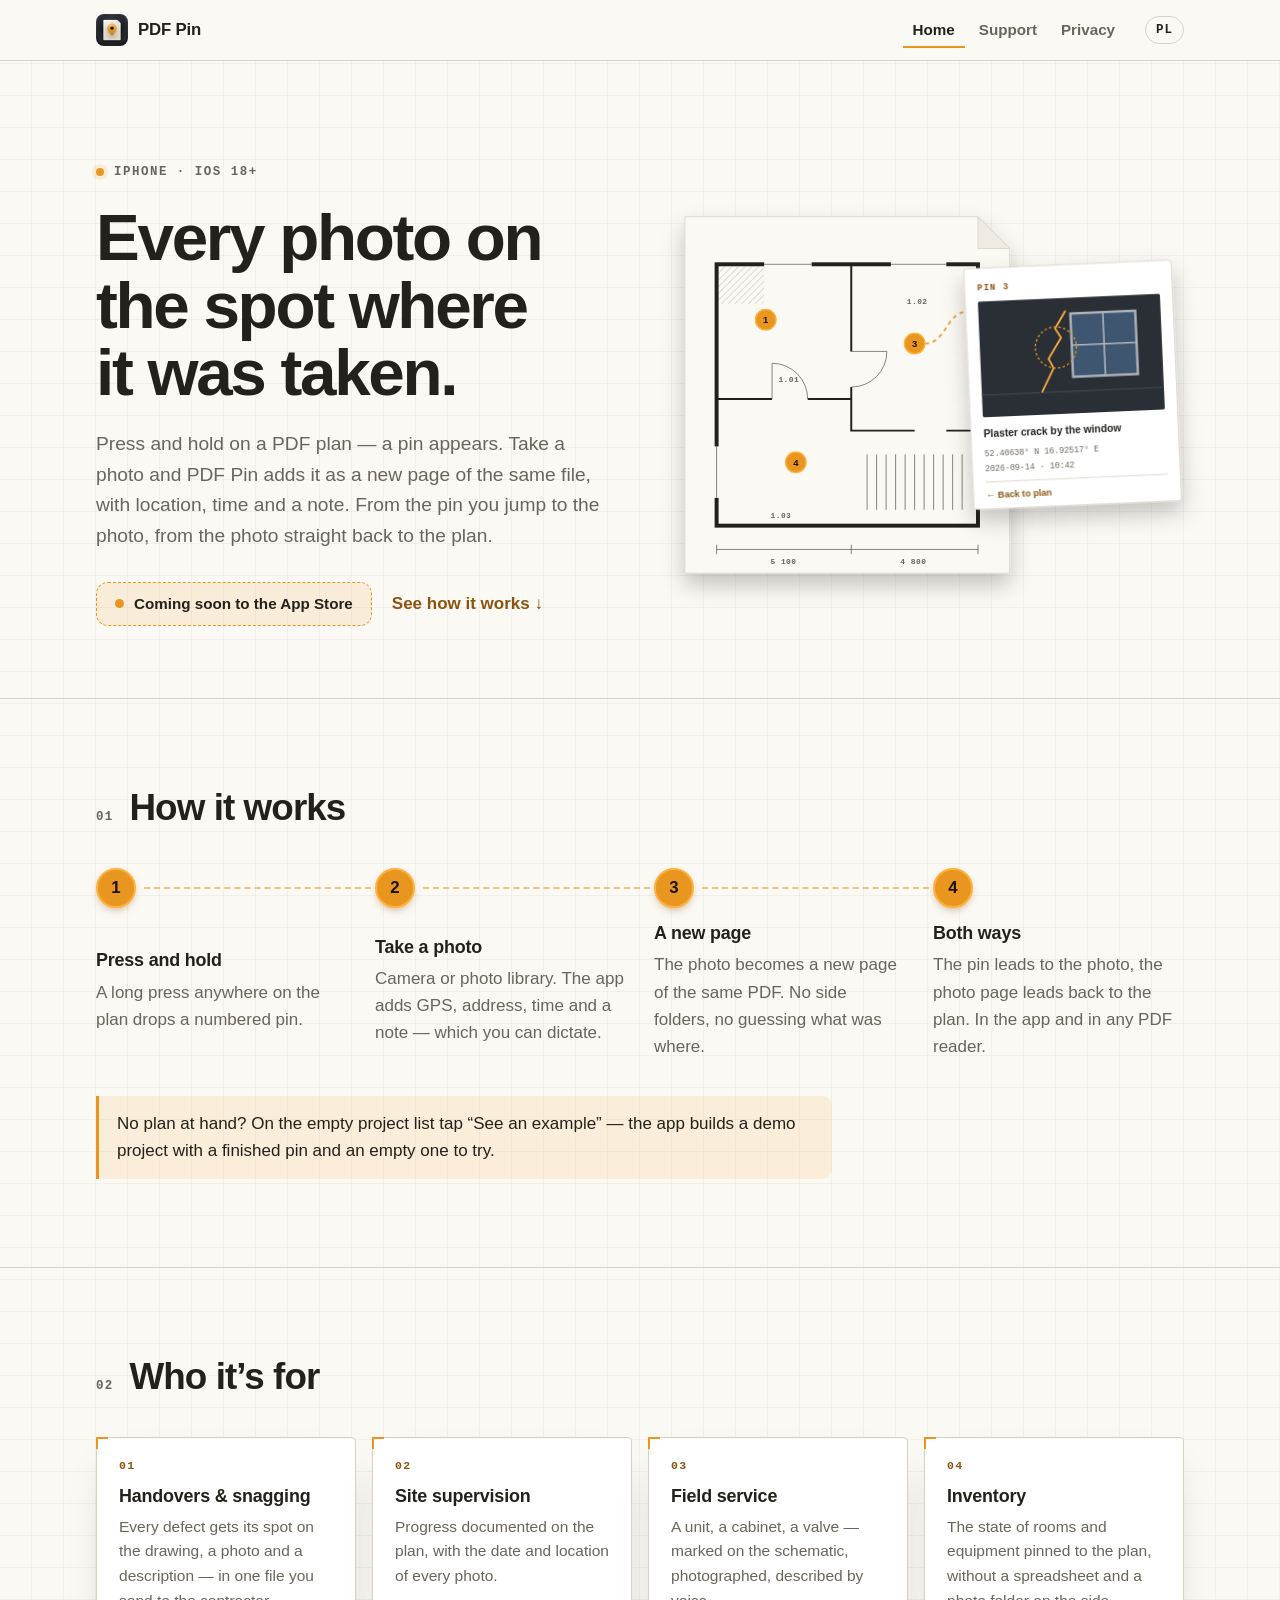
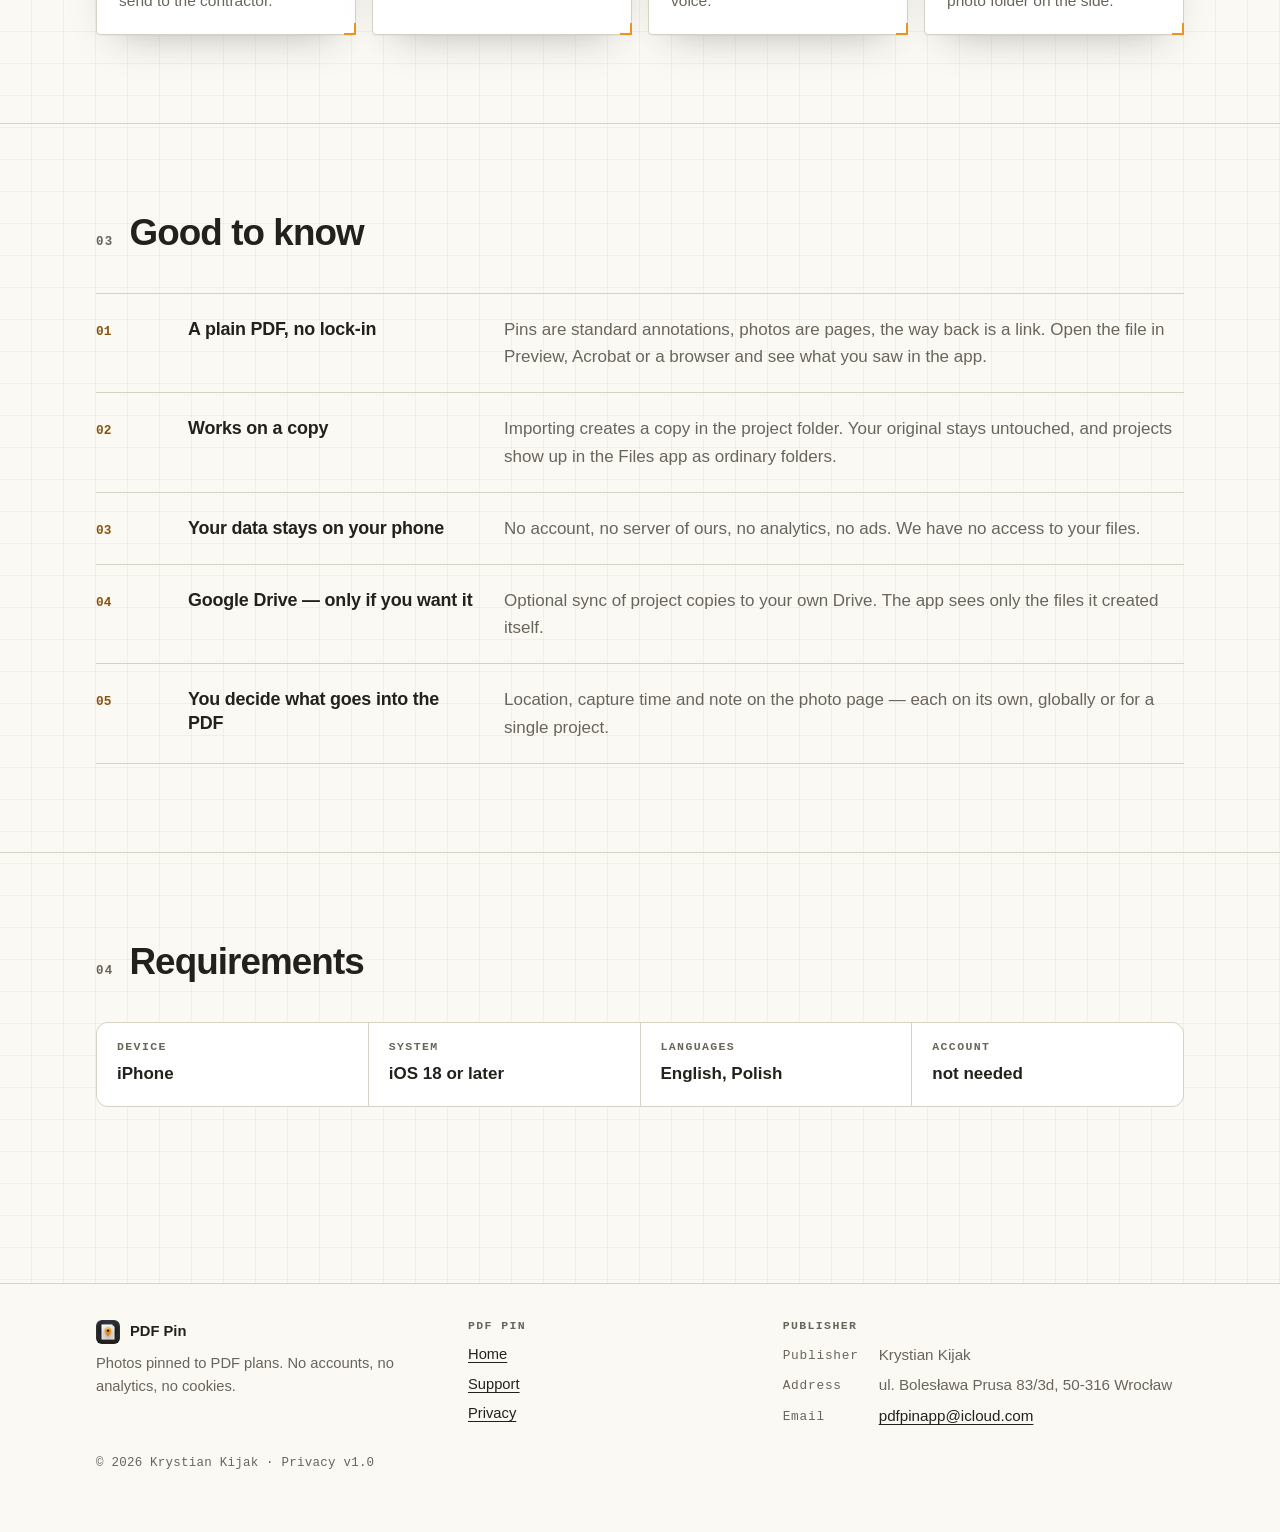
==== docs/index.html @ 6f6448d7 "Publish PDF Pin website Source: KrystianKjjk/PDF-Pin-app@07b2115 (website/)  Co-Authored-By: Claude " ====
<!DOCTYPE html>
<html lang="en">
<head>
<meta charset="utf-8">
<meta name="viewport" content="width=device-width, initial-scale=1, viewport-fit=cover">
<title>PDF Pin — Zdjęcia przypięte do planu PDF · Photos pinned to PDF plans</title>
<meta name="description" content="An iPhone app: drop a pin on a PDF plan, take a photo with GPS, get a new page in the same file and navigate both ways.">
<meta name="color-scheme" content="light dark">
<meta name="theme-color" content="#FBF9F4" media="(prefers-color-scheme: light)">
<meta name="theme-color" content="#0D0F11" media="(prefers-color-scheme: dark)">
<meta name="referrer" content="no-referrer">

<meta property="og:type" content="website">
<meta property="og:site_name" content="PDF Pin">
<meta property="og:title" content="PDF Pin — Zdjęcia przypięte do planu PDF · Photos pinned to PDF plans">
<meta property="og:description" content="An iPhone app: drop a pin on a PDF plan, take a photo with GPS, get a new page in the same file and navigate both ways.">
<meta property="og:url" content="https://krystiankjjk.github.io/PDF-Pin/">
<meta property="og:image" content="https://krystiankjjk.github.io/PDF-Pin/assets/og-image.png">
<meta property="og:image:width" content="1200">
<meta property="og:image:height" content="630">
<meta property="og:locale" content="en_US">
<meta name="twitter:card" content="summary_large_image">
<link rel="icon" type="image/png" sizes="64x64" href="assets/icon-64.png">
<link rel="apple-touch-icon" href="assets/apple-touch-icon.png">
<link rel="stylesheet" href="assets/site.css">
<!-- GENEROWANE przez Scripts/website/build.py z site_content.py i Scripts/privacy_policy/content.py. NIE EDYTUJ RĘCZNIE. -->
<link rel="alternate" hreflang="pl" href="https://krystiankjjk.github.io/PDF-Pin/pl/">
<link rel="alternate" hreflang="en" href="https://krystiankjjk.github.io/PDF-Pin/en/">
<link rel="alternate" hreflang="x-default" href="https://krystiankjjk.github.io/PDF-Pin/">
<link rel="canonical" href="https://krystiankjjk.github.io/PDF-Pin/">
<script>
  // Przekierowanie tylko dla języków, dla których mamy treść; reszta → lista.
  (function () {
    var supported = ['pl', 'en'];
    var wanted = (navigator.languages || [navigator.language || ""]);
    for (var i = 0; i < wanted.length; i++) {
      var code = String(wanted[i]).slice(0, 2).toLowerCase();
      if (supported.indexOf(code) >= 0) { location.replace(code + "/" + location.hash); return; }
    }
  })();
</script>
</head>
<body>
<main class="splitter" id="main">
<div class="box">
<img src="assets/icon-256.png" width="96" height="96" alt="PDF Pin">
<h1>PDF Pin</h1>
<p>wybierz język · choose a language</p>
<ul class="choices"><li><a href="pl/" hreflang="pl" lang="pl"><span>Polski — Zdjęcia przypięte do planu PDF</span><span class="code">PL</span></a></li><li><a href="en/" hreflang="en" lang="en"><span>English — Photos pinned to PDF plans</span><span class="code">EN</span></a></li></ul>
</div>
</main>
</body>
</html>
---- docs/assets/site.css ----
/* PDF Pin — arkusz stylów strony WWW.
   Kolory z systemu projektowego aplikacji (PDF Pin/DesignSystem/Theme.swift,
   AppTheme.amber): jasny motyw = „papier" planu, ciemny = korpus „instrumentu
   polowego". Zero fontów zewnętrznych — SF na iPhonie/Macu to font aplikacji,
   a monospace (SF Mono) robi za odczyt przyrządu: numery, współrzędne, etykiety. */

:root {
  color-scheme: light dark;
  --bg: #FBF9F4;          /* PPColor.paper */
  --bg-2: #EFEBE2;        /* PPColor.paper2 */
  --card: #FFFFFF;
  --line: #D8D2C5;        /* PPColor.paperLine */
  --ink: #23211C;         /* PPColor.ink */
  --ink-soft: #6A655B;    /* PPColor.inkSoft */
  --grid: rgba(35, 33, 28, 0.045);
  --accent: #E8961F;      /* amber accentHex — wypełnienia, pinezki */
  --accent-bright: #FFB23E;
  --accent-ink: #8A5410;  /* akcent jako TEKST na papierze (kontrast AA) */
  --on-accent: #1A1206;
  --wash: rgba(232, 150, 31, 0.12);
  --todo: #B3261E;
  --shadow: 0 1px 0 rgba(35, 33, 28, 0.04), 0 18px 40px -22px rgba(35, 33, 28, 0.35);

  --sans: -apple-system, BlinkMacSystemFont, "SF Pro Text", "Segoe UI", "Helvetica Neue", Helvetica, sans-serif;
  --display: -apple-system, BlinkMacSystemFont, "SF Pro Display", "Segoe UI", "Helvetica Neue", Helvetica, sans-serif;
  --mono: ui-monospace, "SF Mono", SFMono-Regular, Menlo, Consolas, monospace;
  --wrap: 72rem;
  --gutter: 16px;
}

@media (prefers-color-scheme: dark) {
  :root {
    --bg: #0D0F11;        /* PPColor.bg0 */
    --bg-2: #16191D;      /* bg1 */
    --card: #1F2329;      /* bg2 */
    --line: rgba(255, 255, 255, 0.10);
    --ink: #F4F1EA;       /* textPrimary */
    --ink-soft: #AEB4BC;  /* textSecondary */
    --grid: rgba(255, 255, 255, 0.035);
    --accent-ink: #FFB23E;
    --wash: rgba(232, 150, 31, 0.14);
    --todo: #FF8A7A;
    --shadow: 0 0 0 1px rgba(255, 255, 255, 0.06), 0 24px 48px -24px rgba(0, 0, 0, 0.8);
  }
}

@media (min-width: 40rem) { :root { --gutter: 32px; } }

/* ---------------------------------------------------------------- baza */

*, *::before, *::after { box-sizing: border-box; }
html { -webkit-text-size-adjust: 100%; scroll-behavior: smooth; }
@media (prefers-reduced-motion: reduce) { html { scroll-behavior: auto; } }

body {
  margin: 0;
  background-color: var(--bg);
  background-image:
    linear-gradient(var(--grid) 1px, transparent 1px),
    linear-gradient(90deg, var(--grid) 1px, transparent 1px);
  background-size: 32px 32px;
  background-position: -1px -1px;
  color: var(--ink);
  font: 17px/1.6 var(--sans);
  text-rendering: optimizeLegibility;
  -webkit-font-smoothing: antialiased;
  overflow-x: hidden;
}

a { color: var(--accent-ink); text-underline-offset: 0.18em; text-decoration-thickness: 1px; }
a:hover { text-decoration-thickness: 2px; }
:focus-visible { outline: 2px solid var(--accent); outline-offset: 3px; border-radius: 4px; }
b, strong { font-weight: 650; }
code { font: 0.88em var(--mono); background: var(--bg-2); padding: 0.1em 0.35em; border-radius: 5px; }
img { max-width: 100%; height: auto; }

.wrap { max-width: var(--wrap); margin: 0 auto; padding: 0 var(--gutter); }
.narrow { max-width: 46rem; }

.skip {
  position: absolute; left: 8px; top: -60px; z-index: 10;
  background: var(--accent); color: var(--on-accent); padding: 8px 14px;
  border-radius: 8px; font-weight: 650; text-decoration: none;
}
.skip:focus { top: 8px; }

.mono { font-family: var(--mono); }
.eyebrow {
  font: 600 0.78rem/1 var(--mono);
  letter-spacing: 0.12em; text-transform: uppercase;
  color: var(--ink-soft);
  display: inline-flex; align-items: center; gap: 10px;
}
.eyebrow::before {
  content: ""; width: 8px; height: 8px; border-radius: 50%;
  background: var(--accent); box-shadow: 0 0 0 4px var(--wash);
}

/* ---------------------------------------------------------------- nagłówek */

header.site {
  border-bottom: 1px solid var(--line);
  background: color-mix(in srgb, var(--bg) 88%, transparent);
  -webkit-backdrop-filter: saturate(1.4) blur(10px);
  backdrop-filter: saturate(1.4) blur(10px);
  position: sticky; top: 0; z-index: 5;
}
.bar { display: flex; align-items: center; gap: 12px 20px; min-height: 60px; flex-wrap: wrap; padding-block: 8px; }
.brand {
  display: inline-flex; align-items: center; gap: 10px;
  color: var(--ink); text-decoration: none; font: 750 1.05rem/1 var(--display); letter-spacing: -0.01em;
  margin-right: auto;
}
.brand img { width: 32px; height: 32px; border-radius: 8px; display: block; }
nav.main { display: flex; gap: 4px; flex-wrap: wrap; }
nav.main a {
  color: var(--ink-soft); text-decoration: none; font-weight: 550; font-size: 0.95rem;
  padding: 6px 10px; border-radius: 8px;
}
nav.main a:hover { color: var(--ink); background: var(--wash); }
nav.main a[aria-current="page"] { color: var(--ink); box-shadow: inset 0 -2px 0 var(--accent); border-radius: 0; }
.langs { display: flex; gap: 6px; }
.langs a {
  font: 650 0.78rem/1 var(--mono); letter-spacing: 0.08em;
  color: var(--ink); text-decoration: none;
  border: 1px solid var(--line); border-radius: 999px; padding: 7px 10px;
}
.langs a:hover { border-color: var(--accent); }
@media (max-width: 40rem) {
  /* telefon: logo + język w pierwszym rzędzie, nawigacja pod spodem;
     nagłówek nie jest przyklejony, żeby dwa rzędy nie zjadały ekranu */
  header.site { position: static; }
  nav.main { order: 3; width: 100%; margin-left: -10px; }
}

/* ---------------------------------------------------------------- pinezka */

.pin {
  --size: 30px;
  display: inline-grid; place-items: center; flex: none;
  width: var(--size); height: var(--size); border-radius: 50%;
  background: var(--accent); color: var(--on-accent);
  border: calc(var(--size) * 0.07) solid var(--accent-bright);
  font: 800 calc(var(--size) * 0.42)/1 var(--display);
  font-variant-numeric: tabular-nums;
  box-shadow: 0 4px 10px -4px rgba(138, 84, 16, 0.6);
}

/* ---------------------------------------------------------------- hero */

.hero { padding: clamp(40px, 8vw, 96px) 0 clamp(40px, 6vw, 72px); }
.hero .wrap { display: grid; gap: clamp(32px, 5vw, 64px); align-items: center; }
@media (min-width: 60rem) { .hero .wrap { grid-template-columns: 1.02fr 1fr; } }

.hero h1 {
  font: 800 clamp(2.3rem, 6.4vw, 4.1rem)/1.03 var(--display);
  letter-spacing: -0.035em; margin: 20px 0 22px;
  text-wrap: balance;
}
.hero h1 em { font-style: normal; color: var(--accent-ink); }
.lead { font-size: clamp(1.05rem, 2.2vw, 1.2rem); color: var(--ink-soft); margin: 0 0 30px; max-width: 34rem; }
.cta { display: flex; flex-wrap: wrap; gap: 12px 20px; align-items: center; }

.soon {
  display: inline-flex; align-items: center; gap: 10px;
  border: 1.5px dashed var(--accent); border-radius: 12px;
  padding: 12px 18px; font: 650 0.95rem/1.2 var(--sans); color: var(--ink);
  background: var(--wash);
}
.soon::before {
  content: ""; width: 9px; height: 9px; border-radius: 50%; background: var(--accent);
  animation: blink 2.4s ease-in-out infinite;
}
@keyframes blink { 50% { opacity: 0.25; } }
.store img { height: 48px; width: auto; display: block; }
.textlink { font-weight: 600; text-decoration: none; }
.textlink::after { content: " ↓"; }

/* ilustracja: plan + strona zdjęcia */
.figure { margin: 0; position: relative; }
.figure svg { width: 100%; height: auto; display: block; overflow: visible; }
.fig-sheet { fill: #FBF9F4; stroke: #D8D2C5; }
.fig-fold { fill: #EFEBE2; stroke: #D8D2C5; }
.fig-wall { stroke: #23211C; stroke-width: 5; fill: none; stroke-linecap: square; }
.fig-wall-in { stroke: #23211C; stroke-width: 2.5; fill: none; }
.fig-thin { stroke: #6A655B; stroke-width: 1; fill: none; }
.fig-window { stroke: #FBF9F4; stroke-width: 7; }
.fig-dim { stroke: #6A655B; stroke-width: 1; }
.fig-label { font: 600 10px var(--mono); fill: #6A655B; letter-spacing: 0.06em; }
.fig-hatch { fill: url(#hatch); }
.fig-card { fill: #FFFFFF; stroke: #D8D2C5; }
.fig-photo { fill: #2A2F36; }
.fig-head { font: 800 11px var(--mono); fill: #8A5410; letter-spacing: 0.14em; }
.fig-note { font: 650 13px var(--sans); fill: #23211C; }
.fig-meta { font: 500 10.5px var(--mono); fill: #6A655B; }
.fig-back { font: 700 11.5px var(--sans); fill: #8A5410; }
.fig-leader { stroke: #E8961F; stroke-width: 2; stroke-dasharray: 5 5; fill: none; }
.fig-pin circle { fill: #E8961F; stroke: #FFB23E; stroke-width: 1.7; }
.fig-pin text { font: 800 12px var(--display); fill: #1A1206; text-anchor: middle; dominant-baseline: central; }
.fig-pin .halo { fill: rgba(232, 150, 31, 0.22); stroke: none; }

@media (prefers-reduced-motion: no-preference) {
  .drop { animation: drop 0.7s cubic-bezier(0.2, 0.9, 0.3, 1.35) both; animation-delay: var(--d, 0s);
          transform-box: fill-box; transform-origin: 50% 100%; }
  .halo { animation: halo 2.8s ease-out 1.6s infinite; transform-box: fill-box; transform-origin: center; }
  .slide { animation: slide 0.8s cubic-bezier(0.2, 0.8, 0.2, 1) 1.05s both; }
  .fig-leader { animation: march 1.2s linear infinite, fade 0.4s ease 0.95s both; }
  .reveal > * { animation: rise 0.7s cubic-bezier(0.2, 0.8, 0.2, 1) both; }
  .reveal > *:nth-child(2) { animation-delay: 0.08s; }
  .reveal > *:nth-child(3) { animation-delay: 0.16s; }
  .reveal > *:nth-child(4) { animation-delay: 0.24s; }
}
@keyframes drop { from { opacity: 0; transform: translateY(-26px) scale(0.6); } 60% { opacity: 1; } }
@keyframes halo { from { transform: scale(0.9); opacity: 0.9; } to { transform: scale(2.4); opacity: 0; } }
@keyframes slide { from { opacity: 0; transform: translate(18px, 10px) rotate(1.5deg); } }
@keyframes march { to { stroke-dashoffset: -20; } }
@keyframes fade { from { opacity: 0; } }
@keyframes rise { from { opacity: 0; transform: translateY(14px); } }

/* ---------------------------------------------------------------- sekcje */

section.block { padding: clamp(48px, 8vw, 88px) 0; border-top: 1px solid var(--line); }
.section-head { display: flex; align-items: baseline; gap: 16px; margin-bottom: clamp(24px, 4vw, 40px); flex-wrap: wrap; }
.section-head .idx { font: 600 0.78rem/1 var(--mono); color: var(--ink-soft); letter-spacing: 0.1em; }
h2 {
  font: 780 clamp(1.6rem, 3.6vw, 2.3rem)/1.12 var(--display);
  letter-spacing: -0.025em; margin: 0; text-wrap: balance;
}
h3 { font: 700 1.12rem/1.3 var(--display); letter-spacing: -0.01em; margin: 0 0 6px; }

/* kroki: pinezki połączone przerywaną linią jak linkiem do strony zdjęcia */
.steps { list-style: none; margin: 0; padding: 0; display: grid; gap: 28px; position: relative; }
.steps li { display: grid; grid-template-columns: auto 1fr; gap: 16px; position: relative; }
.steps li p { margin: 0; color: var(--ink-soft); }
.steps .pin { --size: 40px; position: relative; z-index: 1; }
.steps li:not(:last-child)::before {
  content: ""; position: absolute; left: 19px; top: 44px; bottom: -26px;
  border-left: 2px dashed var(--accent); opacity: 0.55;
}
@media (min-width: 52rem) {
  .steps { grid-template-columns: repeat(4, 1fr); gap: 28px; }
  .steps li { grid-template-columns: 1fr; gap: 14px; }
  .steps li:not(:last-child)::before {
    left: 48px; right: -24px; top: 19px; bottom: auto; border-left: 0; border-top: 2px dashed var(--accent);
  }
}
.note {
  margin: 36px 0 0; padding: 14px 18px; border-left: 3px solid var(--accent);
  background: var(--wash); border-radius: 0 10px 10px 0; color: var(--ink); max-width: 46rem;
}

/* „dla kogo": karty ze znacznikami pasowania jak na arkuszu rysunkowym */
.cards { display: grid; gap: 16px; grid-template-columns: repeat(auto-fit, minmax(15rem, 1fr)); }
.card {
  position: relative; background: var(--card); border: 1px solid var(--line);
  border-radius: 4px; padding: 22px 22px 20px; box-shadow: var(--shadow);
}
.card::before, .card::after {
  content: ""; position: absolute; width: 12px; height: 12px; border-color: var(--accent); border-style: solid;
}
.card::before { top: -1px; left: -1px; border-width: 2px 0 0 2px; }
.card::after { bottom: -1px; right: -1px; border-width: 0 2px 2px 0; }
.card p { margin: 0; color: var(--ink-soft); font-size: 0.97rem; }
.card .tag { font: 600 0.72rem/1 var(--mono); color: var(--accent-ink); letter-spacing: 0.12em; display: block; margin-bottom: 14px; }

/* cechy: rejestr z liniami włosowymi */
.features { list-style: none; margin: 0; padding: 0; border-top: 1px solid var(--line); }
.features li {
  display: grid; gap: 4px 28px; padding: 22px 0; border-bottom: 1px solid var(--line);
}
@media (min-width: 48rem) { .features li { grid-template-columns: 4rem 18rem 1fr; align-items: baseline; } }
.features .num { font: 600 0.8rem/1 var(--mono); color: var(--accent-ink); }
.features h3 { margin: 0; }
.features p { margin: 0; color: var(--ink-soft); }

/* specyfikacja: odczyt przyrządu */
.spec { display: grid; grid-template-columns: repeat(auto-fit, minmax(11rem, 1fr)); gap: 1px;
        background: var(--line); border: 1px solid var(--line); border-radius: 12px; overflow: hidden; margin: 0; }
.spec div { background: var(--card); padding: 18px 20px; }
.spec dt { font: 600 0.72rem/1 var(--mono); letter-spacing: 0.12em; text-transform: uppercase; color: var(--ink-soft); margin-bottom: 8px; }
.spec dd { margin: 0; font-weight: 650; }

/* wydawca */
.imprint { margin: 0; display: grid; gap: 6px 20px; grid-template-columns: max-content 1fr; font-size: 0.95rem; }
.imprint dt { color: var(--ink-soft); font-family: var(--mono); font-size: 0.8rem; letter-spacing: 0.06em; padding-top: 3px; }
.imprint dd { margin: 0; }
.todo {
  font: 600 0.85rem var(--mono); color: var(--todo);
  border: 1px dashed currentColor; border-radius: 4px; padding: 0 6px;
}

/* ---------------------------------------------------------------- podstrony */

.page-head { padding: clamp(40px, 7vw, 72px) 0 clamp(24px, 4vw, 36px); }
.page-head h1 { font: 800 clamp(2.2rem, 6vw, 3.4rem)/1.05 var(--display); letter-spacing: -0.035em; margin: 16px 0 14px; }
.page-head .lead { margin-bottom: 0; }

.contact {
  background: var(--card); border: 1px solid var(--line); border-radius: 16px; box-shadow: var(--shadow);
  padding: clamp(22px, 4vw, 32px); display: grid; gap: 22px;
}
@media (min-width: 52rem) { .contact { grid-template-columns: 1.5fr 1fr; align-items: start; } }
.mailform { display: grid; gap: 6px; }
.mailform label { font: 600 0.72rem/1 var(--mono); letter-spacing: 0.12em; text-transform: uppercase; color: var(--ink-soft); margin-top: 10px; }
.mailform label:first-child { margin-top: 0; }
.mailform input, .mailform textarea {
  font: 16px/1.5 var(--sans); color: var(--ink); background: var(--bg);
  border: 1px solid var(--line); border-radius: 10px; padding: 11px 13px; width: 100%;
}
.mailform textarea { resize: vertical; min-height: 9rem; }
.mailform input:focus, .mailform textarea:focus { outline: 2px solid var(--accent); outline-offset: 0; border-color: transparent; }
.mailform ::placeholder { color: var(--ink-soft); opacity: 0.7; }
.mailform .btn { justify-self: start; border: 0; cursor: pointer; font-size: 1rem; }
.formnote { margin: 4px 0 0; font-size: 0.85rem; color: var(--ink-soft); }
.contact dl .email { font-size: clamp(1rem, 3.2vw, 1.2rem); }
.contact .label { font: 600 0.72rem/1 var(--mono); letter-spacing: 0.12em; text-transform: uppercase; color: var(--ink-soft); display: block; margin-bottom: 8px; }
.email { font: 700 clamp(1.15rem, 4.2vw, 1.7rem)/1.2 var(--mono); color: var(--ink); word-break: break-all; letter-spacing: -0.01em; }
.contact dl { margin: 0; display: grid; gap: 14px; }
.contact dd { margin: 0; font-weight: 600; }
.btn {
  display: inline-flex; align-items: center; gap: 8px; margin-top: 16px;
  background: var(--accent); color: var(--on-accent); text-decoration: none;
  font-weight: 700; padding: 12px 18px; border-radius: 12px;
  box-shadow: inset 0 0 0 1.5px var(--accent-bright);
}
.btn:hover { background: var(--accent-bright); }

.content h2 { font-size: clamp(1.35rem, 3vw, 1.7rem); margin: 56px 0 18px; }
.content h2:first-child { margin-top: 0; }
.bugsteps { counter-reset: s; list-style: none; padding: 0; margin: 0 0 20px; display: grid; gap: 12px; }
.bugsteps li { counter-increment: s; display: grid; grid-template-columns: auto 1fr; gap: 14px; align-items: start; }
.bugsteps li::before {
  content: counter(s); display: inline-grid; place-items: center; width: 28px; height: 28px; border-radius: 50%;
  background: var(--accent); color: var(--on-accent); border: 2px solid var(--accent-bright);
  font: 800 0.8rem/1 var(--display);
}

.faq { border-top: 1px solid var(--line); }
.faq article { padding: 22px 0; border-bottom: 1px solid var(--line); display: grid; gap: 4px 20px; }
@media (min-width: 48rem) { .faq article { grid-template-columns: 3rem 1fr; } }
.faq .q { font: 600 0.8rem/1.6 var(--mono); color: var(--accent-ink); }
.faq p { margin: 0; color: var(--ink-soft); }
.faq h3 { color: var(--ink); }

/* polityka prywatności */
.policy { font-size: 1rem; }
.policy .toc {
  background: var(--card); border: 1px solid var(--line); border-radius: 14px;
  padding: 18px 20px; margin: 0 0 12px;
}
.policy .toc h2 { margin: 0 0 10px; font: 600 0.75rem/1 var(--mono); letter-spacing: 0.12em; text-transform: uppercase; color: var(--ink-soft); }
.policy .toc ol { margin: 0; padding-left: 1.3rem; columns: 2; column-gap: 32px; }
.policy .toc li { margin-bottom: 5px; break-inside: avoid; }
.policy .toc a { text-decoration: none; }
.policy h2 { font-size: 1.2rem; letter-spacing: -0.01em; margin: 40px 0 10px; scroll-margin-top: 80px; }
.policy p { margin: 0 0 12px; }
.policy ul { margin: 0 0 14px; padding-left: 1.25rem; }
.policy li { margin-bottom: 7px; }
.policy-tools { display: flex; flex-wrap: wrap; gap: 10px 18px; align-items: center; margin-top: 18px; color: var(--ink-soft); font-size: 0.92rem; }
.print {
  font: 600 0.9rem var(--sans); color: var(--ink); background: var(--card); cursor: pointer;
  border: 1px solid var(--line); border-radius: 10px; padding: 8px 14px;
}
.print:hover { border-color: var(--accent); }
@media (max-width: 36rem) { .policy .toc ol { columns: 1; } }

/* ---------------------------------------------------------------- stopka */

footer.site { border-top: 1px solid var(--line); margin-top: clamp(48px, 8vw, 88px); padding: 36px 0 48px; font-size: 0.92rem; color: var(--ink-soft); background: var(--bg); }
footer.site .cols { display: grid; gap: 28px; }
@media (min-width: 52rem) { footer.site .cols { grid-template-columns: 1.2fr 1fr 1.4fr; } }
footer.site h2 { font: 600 0.72rem/1 var(--mono); letter-spacing: 0.12em; text-transform: uppercase; color: var(--ink-soft); margin: 0 0 12px; }
footer.site ul { list-style: none; margin: 0; padding: 0; display: grid; gap: 6px; }
footer.site a { color: var(--ink); }
footer.site .fine { margin-top: 28px; font: 500 0.78rem var(--mono); letter-spacing: 0.02em; }
.footer-brand { display: flex; gap: 10px; align-items: center; color: var(--ink); font-weight: 700; margin-bottom: 8px; }
.footer-brand img { width: 24px; height: 24px; border-radius: 6px; }

/* ---------------------------------------------------------------- rozdzielacz języków */

.splitter { min-height: 100vh; display: grid; place-items: center; padding: 32px var(--gutter); }
.splitter .box { max-width: 30rem; width: 100%; text-align: center; }
.splitter img { width: 96px; height: 96px; border-radius: 22px; box-shadow: var(--shadow); }
.splitter h1 { font: 800 2rem/1.1 var(--display); letter-spacing: -0.03em; margin: 22px 0 6px; }
.splitter p { color: var(--ink-soft); margin: 0 0 28px; }
.choices { list-style: none; padding: 0; margin: 0; display: grid; gap: 10px; }
.choices a {
  display: flex; justify-content: space-between; align-items: center; gap: 12px;
  padding: 16px 18px; border: 1px solid var(--line); border-radius: 14px; background: var(--card);
  color: var(--ink); text-decoration: none; font-weight: 650;
}
.choices a:hover { border-color: var(--accent); }
.choices .code { font: 650 0.8rem var(--mono); color: var(--accent-ink); letter-spacing: 0.1em; }

/* ---------------------------------------------------------------- druk */

@media print {
  header.site, footer.site, .policy .toc, .policy-tools, .skip { display: none !important; }
  body { background: #fff; color: #000; font-size: 11pt; }
  a { color: #000; text-decoration: none; }
  .page-head { padding: 0 0 12pt; }
  .policy h2 { break-after: avoid; }
}
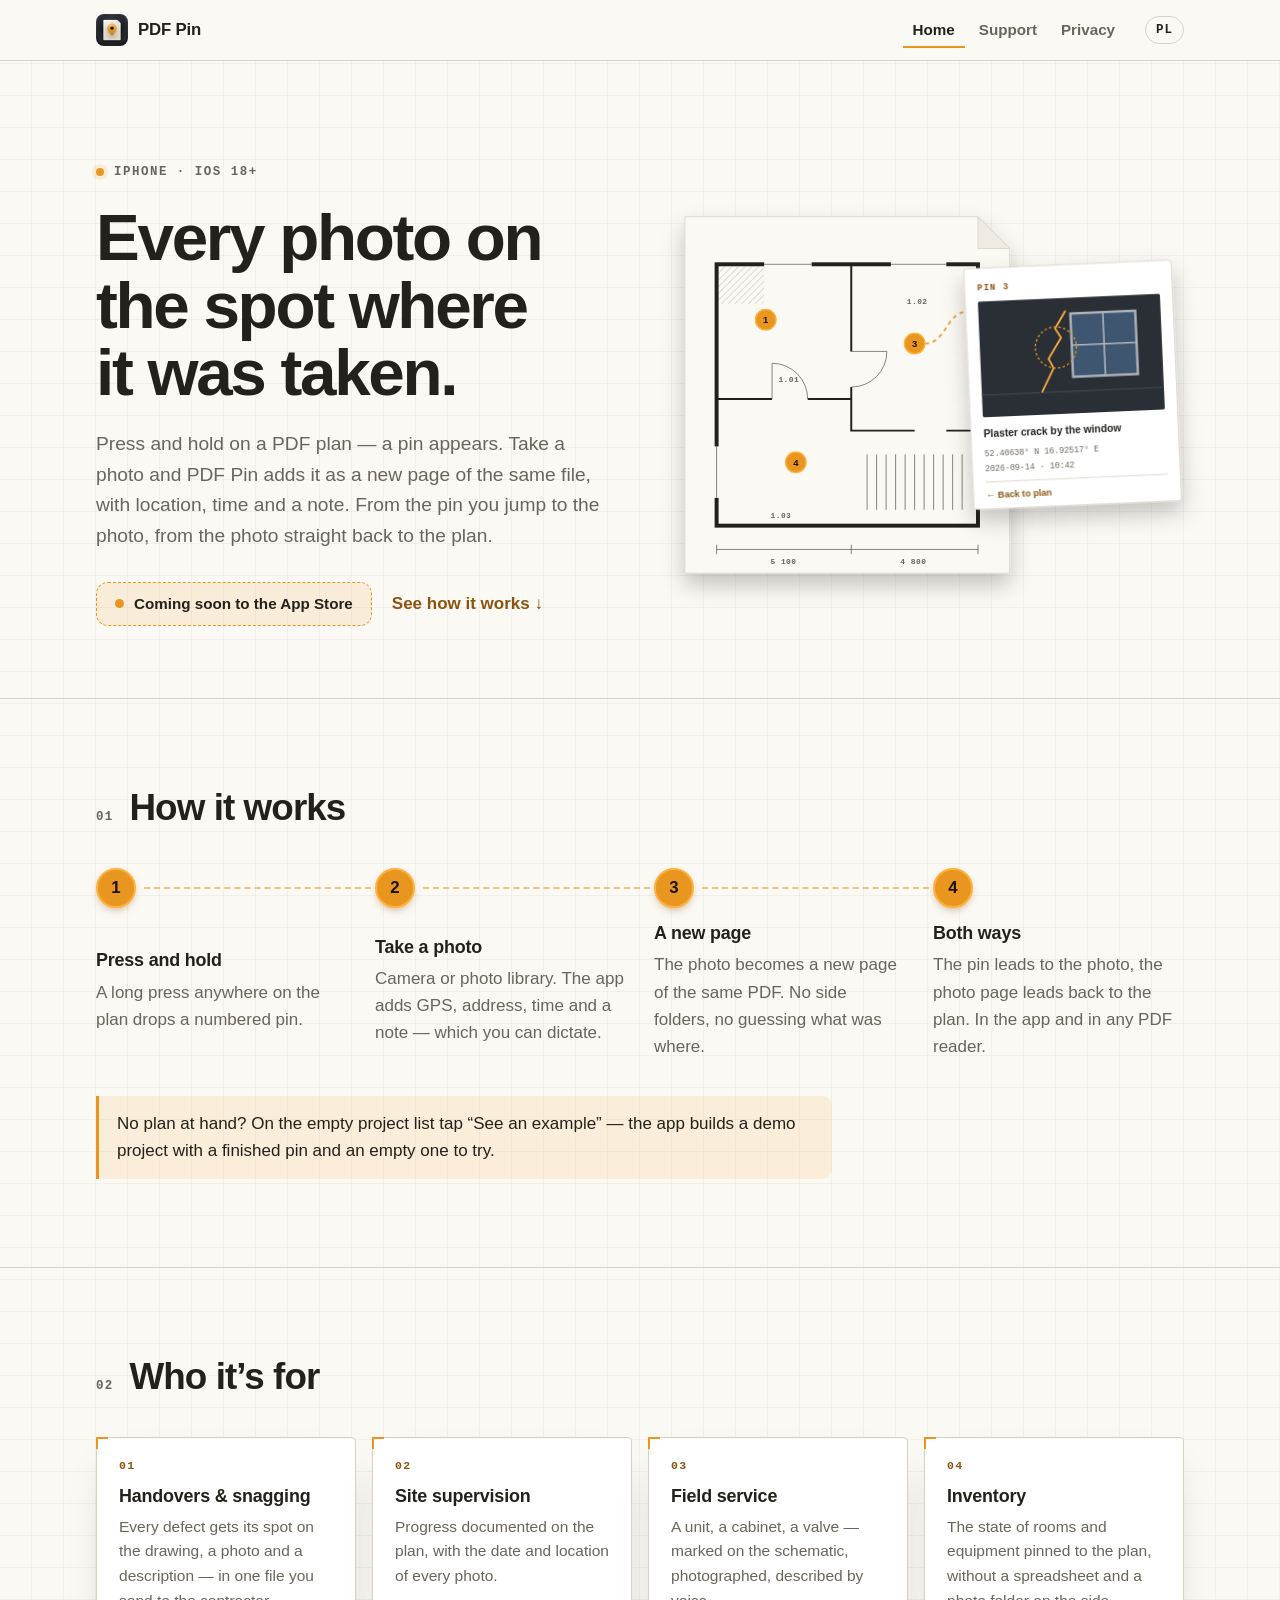
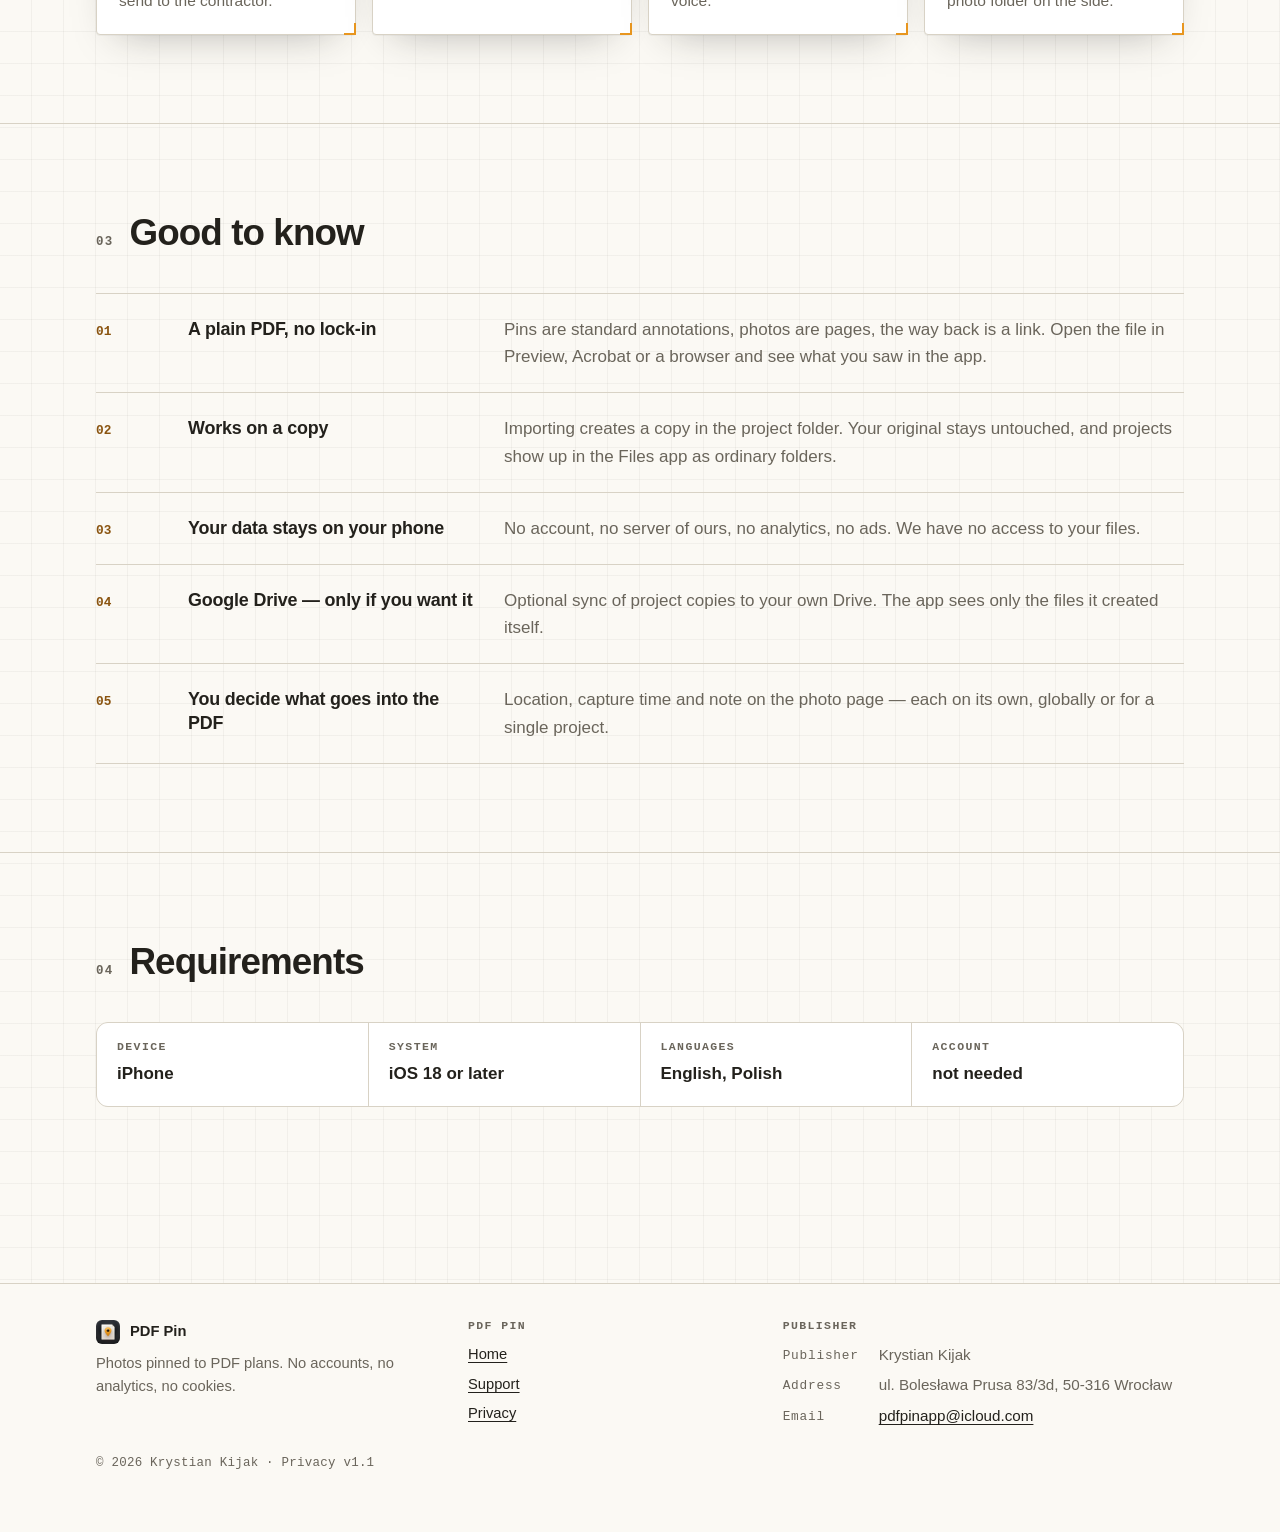
==== commit 72913f1d: "Publish website from PDF-Pin-app@89a8343" ====
--- a/docs/index.html
+++ b/docs/index.html
@@ -2,6 +2,7 @@
 <html lang="en">
 <head>
 <meta charset="utf-8">
+<meta http-equiv="Content-Security-Policy" content="default-src 'self'; img-src 'self' data:; style-src 'self' 'unsafe-inline'; script-src 'sha256-TBYvHz8zoYOS/QOICEjOlnMsfyW0Xh7eiuUNw94XoAM='; connect-src 'none'; object-src 'none'; base-uri 'none'; form-action mailto:">
 <meta name="viewport" content="width=device-width, initial-scale=1, viewport-fit=cover">
 <title>PDF Pin — Zdjęcia przypięte do planu PDF · Photos pinned to PDF plans</title>
 <meta name="description" content="An iPhone app: drop a pin on a PDF plan, take a photo with GPS, get a new page in the same file and navigate both ways.">
--- a/docs/assets/site.css
+++ b/docs/assets/site.css
@@ -326,7 +326,10 @@
 .btn:hover { background: var(--accent-bright); }
 
 .content h2 { font-size: clamp(1.35rem, 3vw, 1.7rem); margin: 56px 0 18px; }
-.content h2:first-child { margin-top: 0; }
+.content > section:first-child > h2 { margin-top: 0; }
+/* Nagłówek sekcji o wadze zwykłego tekstu — „Kontakt” nad kartą formularza
+   nie konkuruje z h1 strony, ale zostaje nagłówkiem dla czytników ekranu. */
+.visually-plain { font-size: 1.05rem; font-weight: 700; color: var(--ink-soft); }
 .bugsteps { counter-reset: s; list-style: none; padding: 0; margin: 0 0 20px; display: grid; gap: 12px; }
 .bugsteps li { counter-increment: s; display: grid; grid-template-columns: auto 1fr; gap: 14px; align-items: start; }
 .bugsteps li::before {
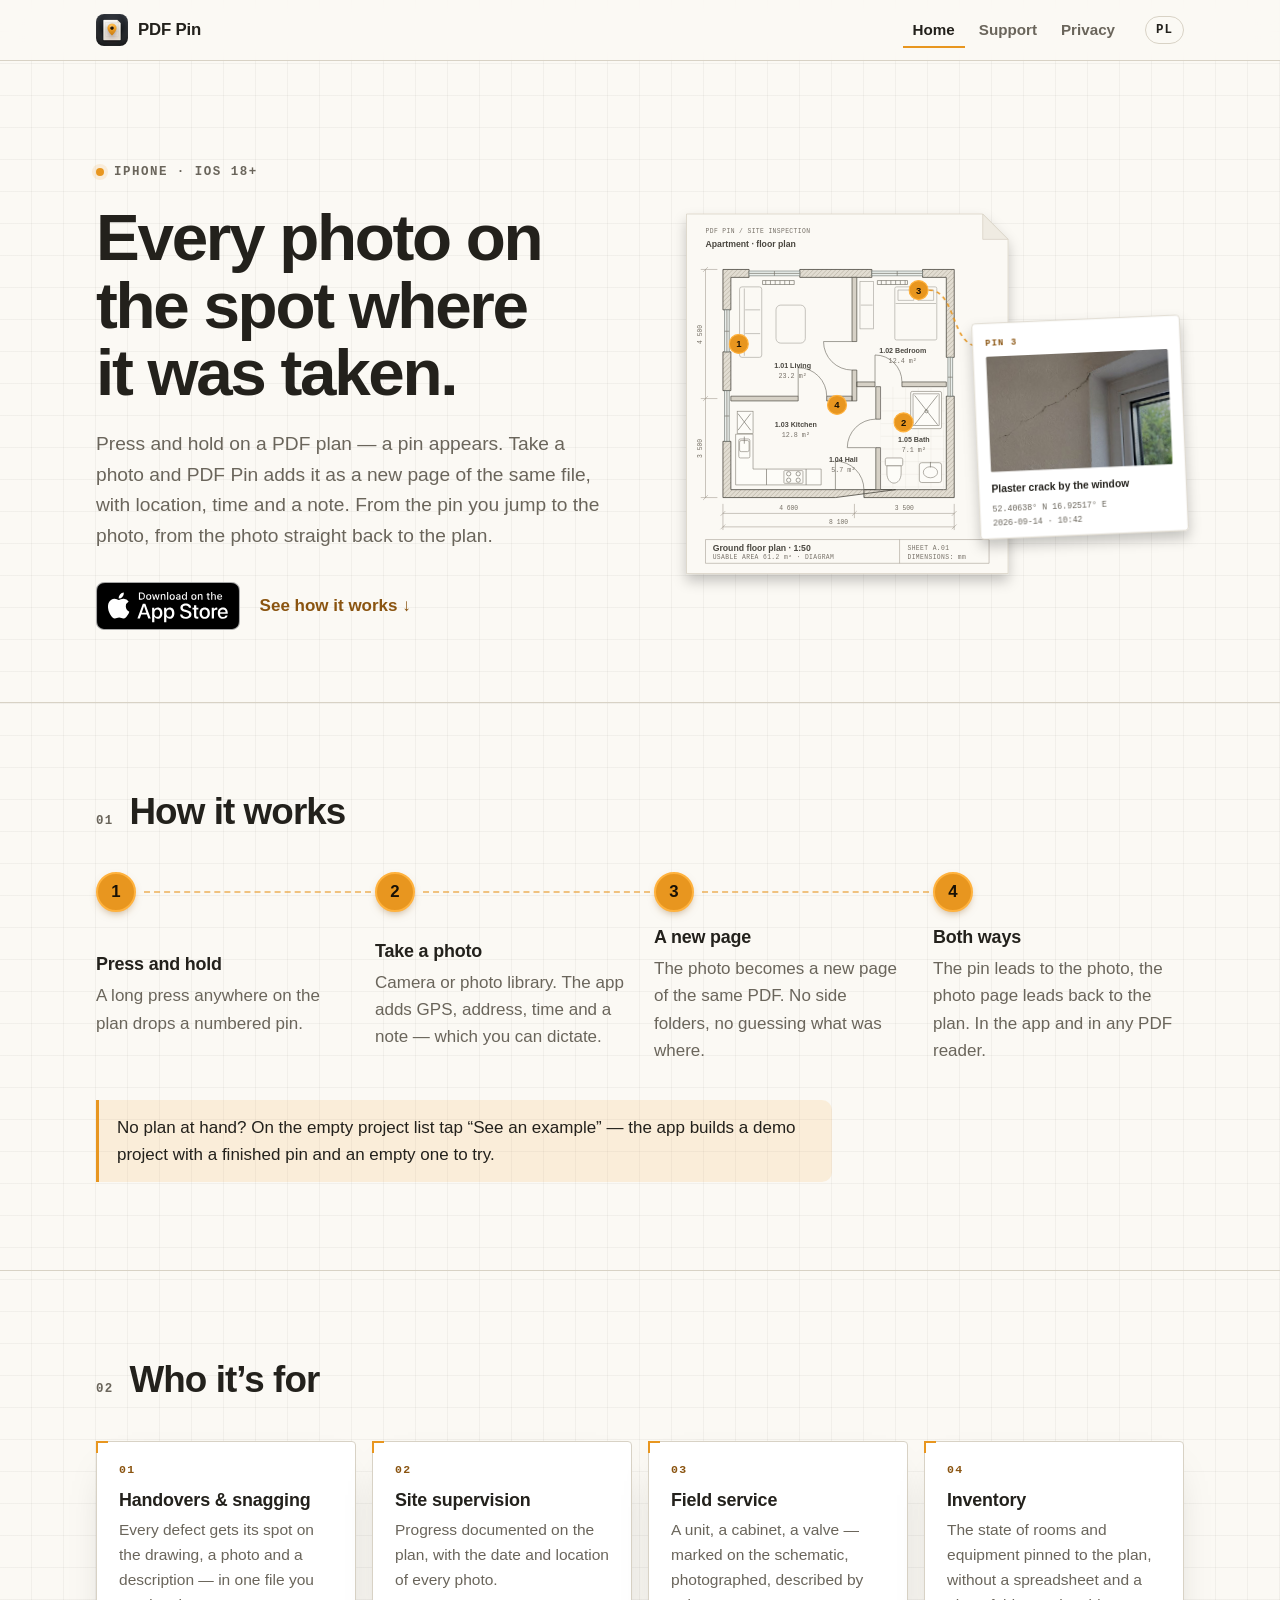
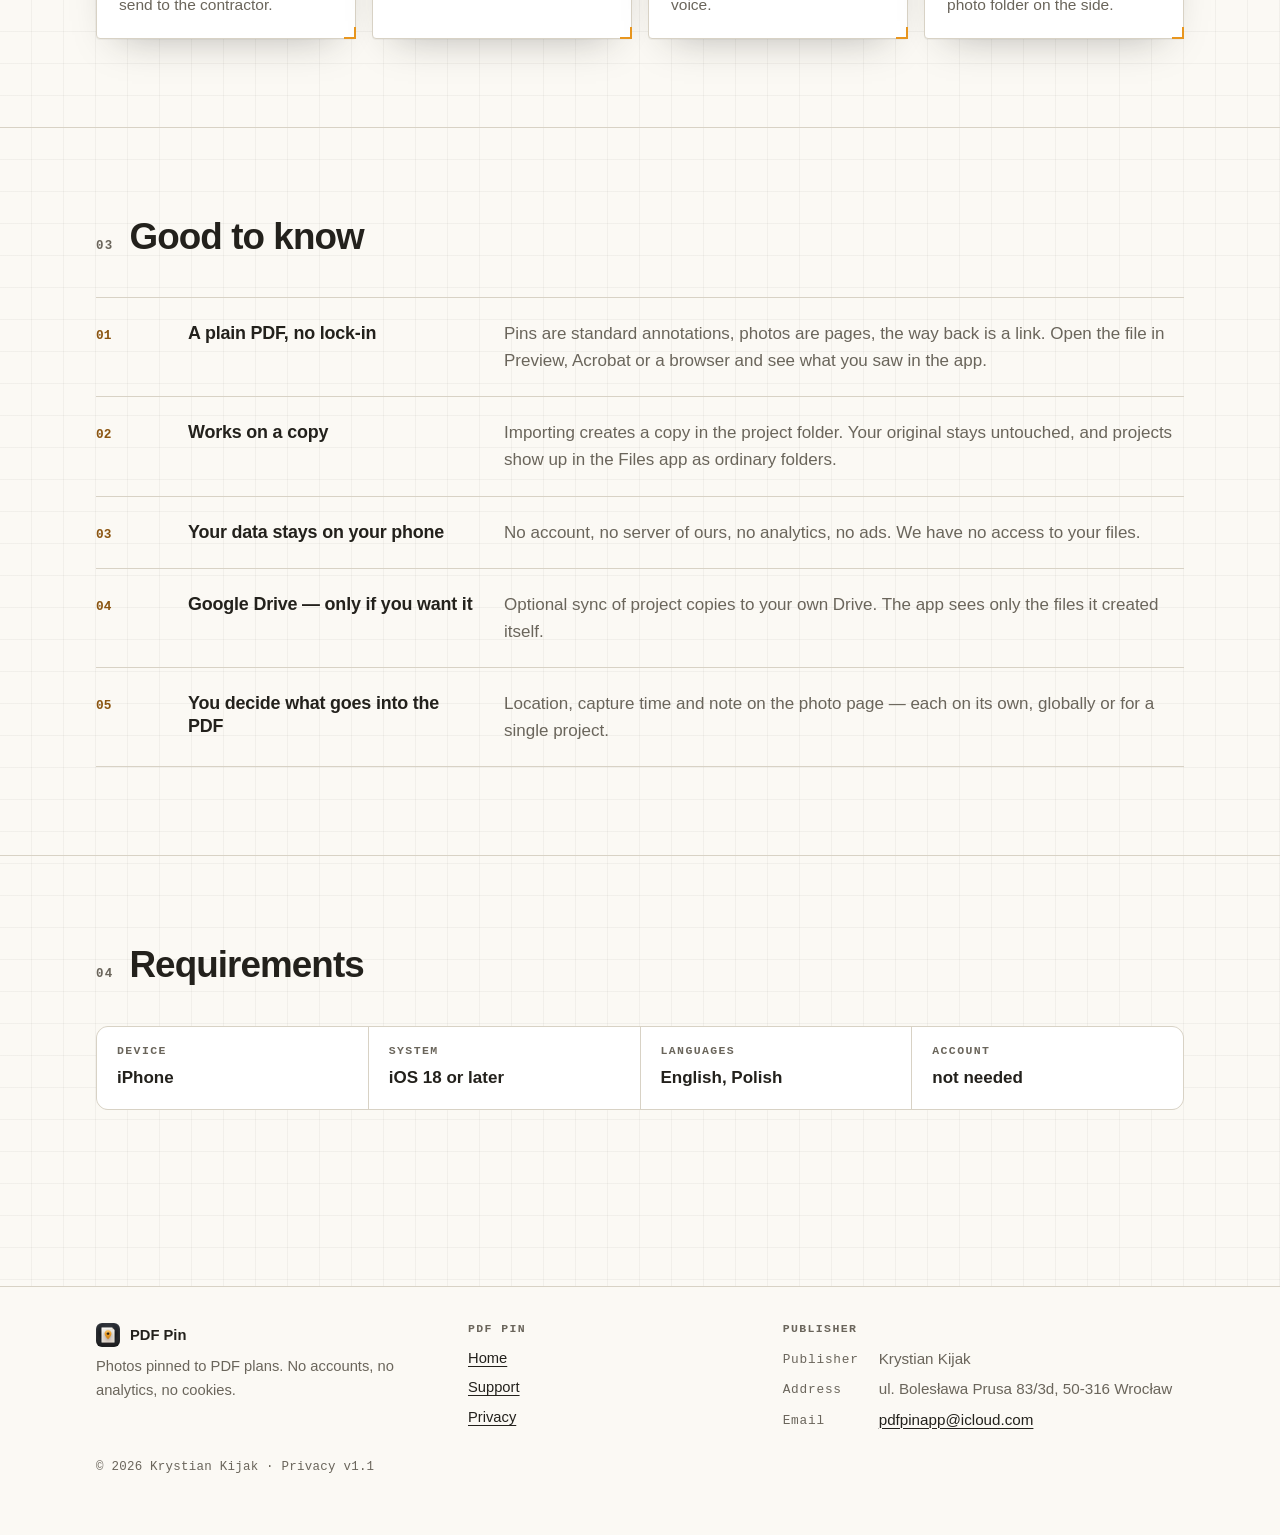
==== commit f43a9e18: "Publish website from PDF-Pin-app@dfcc309" ====
--- a/docs/index.html
+++ b/docs/index.html
@@ -10,6 +10,7 @@
 <meta name="theme-color" content="#FBF9F4" media="(prefers-color-scheme: light)">
 <meta name="theme-color" content="#0D0F11" media="(prefers-color-scheme: dark)">
 <meta name="referrer" content="no-referrer">
+<meta name="apple-itunes-app" content="app-id=6826150448">
 
 <meta property="og:type" content="website">
 <meta property="og:site_name" content="PDF Pin">
--- a/docs/assets/site.css
+++ b/docs/assets/site.css
@@ -198,6 +198,23 @@
 .fig-pin circle { fill: #E8961F; stroke: #FFB23E; stroke-width: 1.7; }
 .fig-pin text { font: 800 12px var(--display); fill: #1A1206; text-anchor: middle; dominant-baseline: central; }
 .fig-pin .halo { fill: rgba(232, 150, 31, 0.22); stroke: none; }
+/* Ilustracja hero: rzut mieszkania (hero_figure.svg) — klasy w obrębie .fig-real. */
+.fig-real .fig-masonry { fill: url(#pp-masonry); stroke: #49463f; stroke-width: 1; }
+.fig-real .fig-partition { fill: #d6d1c6; stroke: #49463f; stroke-width: .85; }
+.fig-real .fig-detail { fill: none; stroke: #77746b; stroke-width: .85; }
+.fig-real .fig-fixture { fill: #fdfcf8; stroke: #88847a; stroke-width: .8; }
+.fig-real .fig-glass { fill: #e9eeeb; stroke: #666e69; stroke-width: .75; }
+.fig-real .fig-room { font: 600 9px var(--sans, sans-serif); fill: #49463f; text-anchor: middle; }
+.fig-real .fig-area { font: 400 8.5px var(--mono, monospace); fill: #777168; text-anchor: middle; }
+.fig-real .fig-measure { fill: none; stroke: #999185; stroke-width: .65; }
+.fig-real .fig-dimension { font: 400 8px var(--mono, monospace); fill: #756f64; text-anchor: middle; }
+.fig-real .fig-caption { font: 500 8px var(--mono, monospace); fill: #777168; letter-spacing: .5px; }
+.fig-real .fig-title { font: 600 11px var(--sans, sans-serif); fill: #49463f; }
+.fig-real .fig-pin circle { stroke-width: 1.5; }
+.fig-real .fig-pin text { font-size: 12px; }
+@media (prefers-reduced-motion: reduce) {
+ .fig-real .drop, .fig-real .halo, .fig-real .slide, .fig-real .fig-leader { animation: none; }
+}
 
 @media (prefers-reduced-motion: no-preference) {
   .drop { animation: drop 0.7s cubic-bezier(0.2, 0.9, 0.3, 1.35) both; animation-delay: var(--d, 0s);
